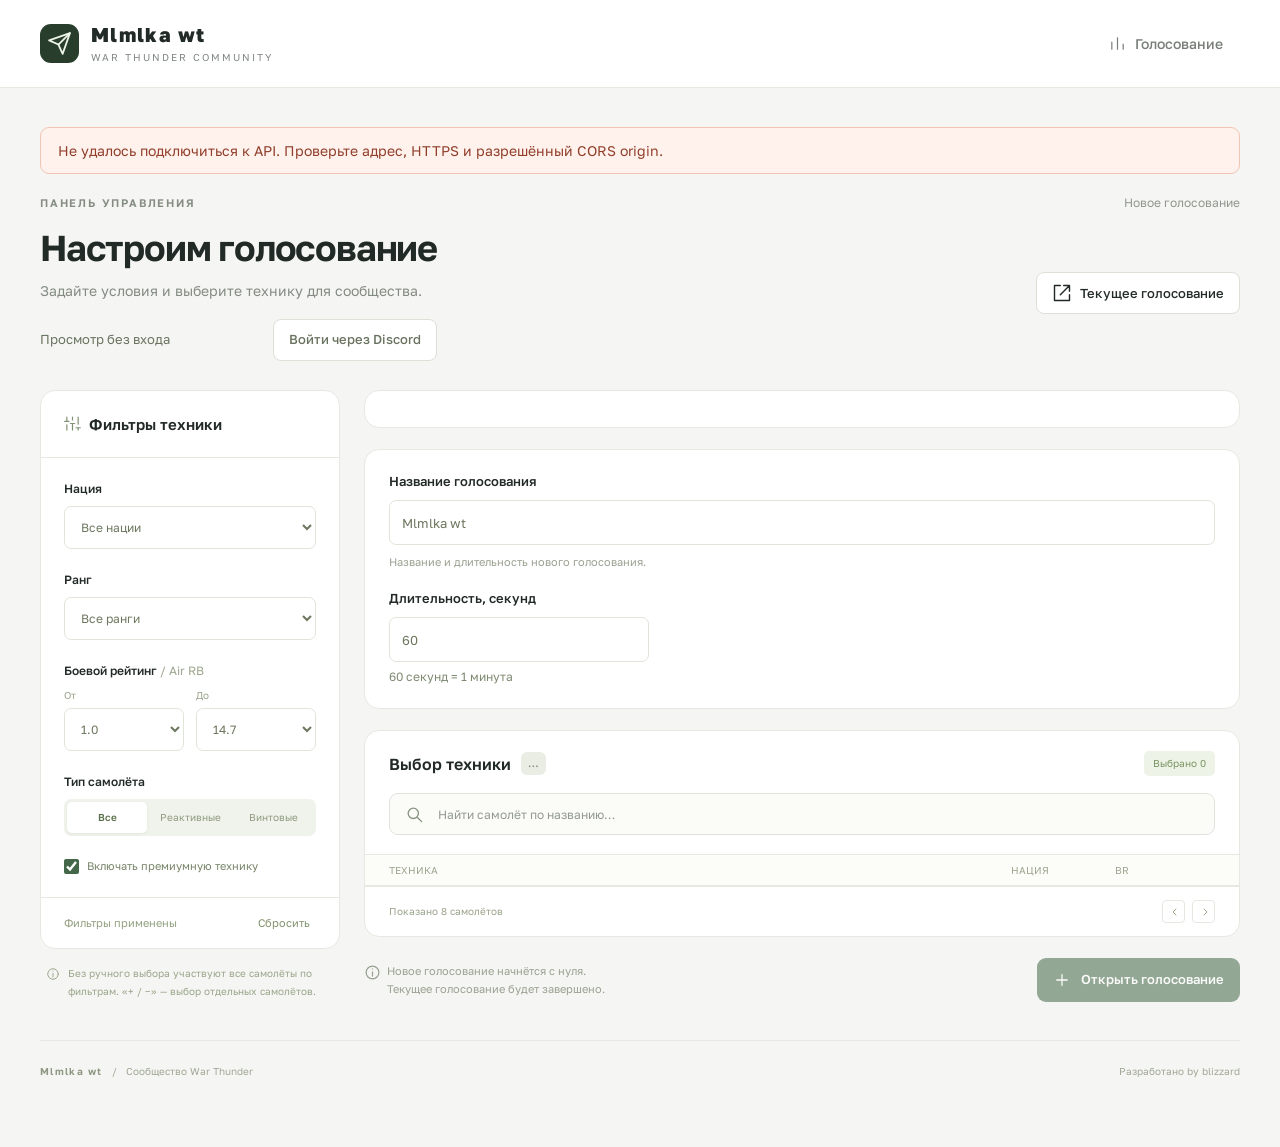
==== admin.html @ 095a5ff5 "Initial frontend" ====
<!doctype html>
<html lang="ru"><head><meta charset="UTF-8"><meta name="viewport" content="width=device-width, initial-scale=1"><meta name="color-scheme" content="light"><meta name="description" content="Голосование за технику War Thunder — Mlmlka wt."><title>Управление голосованием — Mlmlka wt</title><link rel="icon" href='data:image/svg+xml,<svg xmlns="http://www.w3.org/2000/svg" viewBox="0 0 32 32"><rect width="32" height="32" rx="8" fill="%232c4132"/><path d="m25 7-7 19-4-9-9-3L25 7Z" fill="none" stroke="%23dce8cb" stroke-width="1.6"/></svg>'><link rel="preconnect" href="https://fonts.googleapis.com"><link rel="preconnect" href="https://fonts.gstatic.com" crossorigin><link rel="preconnect" href="https://static.encyclopedia.warthunder.com"><link rel="stylesheet" href="styles.css"><link rel="stylesheet" href="live.css"><script defer src="config.js"></script><script defer src="aircraft-images.js"></script><script defer src="voting-options.js"></script><script defer src="app.js"></script></head><body><header class="topbar"><div class="shell">
      <a class="brand" href="index.html" aria-label="Mlmlka wt — голосование"><span class="brand-mark"><svg viewBox="0 0 24 24" aria-hidden="true" ><path d="m22 2-7 20-4-9-9-4 20-7Z"/><path d="m22 2-11 11"/></svg></span><div><div class="brand-name">Mlmlka wt</div><div class="brand-sub">WAR THUNDER COMMUNITY</div></div></a>
      <nav class="nav" aria-label="Основная навигация">
        <a href="index.html" class="" ><svg viewBox="0 0 24 24" aria-hidden="true" ><path d="M4 20V10m8 10V4m8 16v-7"/></svg>Голосование</a>
        <a href="admin.html" data-admin-nav hidden class="active" aria-current="page"><svg viewBox="0 0 24 24" aria-hidden="true" ><path d="M4 21v-7m0-5V3m8 18v-9m0-5V3m8 18v-3m0-5V3M1 9h6m2 3h6m2 6h6"/></svg>Управление</a>
      </nav><div class="profile"><span class="avatar">W</span><span class="profile-name">Mlmlka wt</span><svg viewBox="0 0 24 24" aria-hidden="true" class="chevron"><path d="m7 10 5 5 5-5"/></svg></div>
    </div></header><main class="shell">
      <div class="overline"><span class="eyebrow">ПАНЕЛЬ УПРАВЛЕНИЯ</span><span class="poll-id">Новое голосование</span></div>
      <div class="title-row"><div><h1>Настроим голосование</h1><p class="intro">Задайте условия и выберите технику для сообщества.</p></div><a class="outline-button" href="index.html"><svg viewBox="0 0 24 24" aria-hidden="true" ><path d="M14 3h7v7m0-7L10 14M10 3H3v18h18v-7"/></svg>Текущее голосование</a></div>
      <div class="admin-layout"><aside><section class="panel"><h2 class="panel-title"><svg viewBox="0 0 24 24" aria-hidden="true" ><path d="M4 21v-7m0-5V3m8 18v-9m0-5V3m8 18v-3m0-5V3M1 9h6m2 3h6m2 6h6"/></svg>Фильтры техники</h2><div class="panel-body">
        <div class="field-group"><label class="field-label" for="nation">Нация</label><select class="select-input" id="nation"><option>Все нации</option><option>США</option><option>Германия</option><option>СССР</option><option>Великобритания</option><option>Япония</option><option>Китай</option><option>Италия</option><option>Франция</option><option>Швеция</option><option>Израиль</option></select></div>
        <div class="field-group"><label class="field-label" for="rank">Ранг</label><select class="select-input" id="rank"><option>Все ранги</option><option>I — III</option><option>IV — VI</option><option selected>VII — IX</option></select></div>
        <div class="field-group wide"><span class="field-label">Боевой рейтинг <span style="font-weight:400;color:#9ba58e">/ Air RB</span></span><div class="double-fields"><div><label class="range-caption" for="min-br">От</label><select class="select-input" id="min-br" aria-label="Минимальный BR"><option>1.0</option></select></div><div><label class="range-caption" for="max-br">До</label><select class="select-input" id="max-br" aria-label="Максимальный BR"><option>14.7</option></select></div></div></div>
        <div class="field-group wide"><span class="field-label">Тип самолёта</span><div class="segmented" aria-label="Тип самолёта"><button type="button">Все</button><button type="button" class="selected" aria-pressed="true">Реактивные</button><button type="button">Винтовые</button></div></div>
        <div class="field-group wide"><label class="check-row"><input type="checkbox" checked>Включать премиумную технику</label></div>
      </div><div class="filter-bottom"><span>Фильтры применены</span><button type="button">Сбросить</button></div></section><p class="filter-note"><svg viewBox="0 0 24 24" aria-hidden="true" ><circle cx="12" cy="12" r="9"/><path d="M12 11v6m0-10h.01"/></svg>Без ручного выбора участвуют все самолёты по фильтрам. «+ / −» — выбор отдельных самолётов.</p></aside>
      <div class="admin-right"><section class="panel name-panel"><label class="field-label" for="poll-title">Название голосования</label><input class="text-input" id="poll-title" value="Mlmlka wt" maxlength="100"><p class="helper">Это название увидят участники голосования.</p></section>
      <section class="panel"><div class="catalog-heading"><h2>Выбор техники <span class="count">1 324</span></h2><span class="selected-tag"><svg viewBox="0 0 24 24" aria-hidden="true" ><path d="m5 12 4 4L19 6"/></svg>Выбрано 5</span></div>
      <label class="search-field catalog-search"><svg viewBox="0 0 24 24" aria-hidden="true" ><circle cx="10.5" cy="10.5" r="6.5"/><path d="m16 16 5 5"/></svg><input type="search" placeholder="Найти самолёт по названию…" aria-label="Поиск техники"></label>
      <div class="catalog-head"><span class="tech-label">ТЕХНИКА</span><span class="nation-label">НАЦИЯ</span><span>BR</span><span></span></div>
      <div class="catalog-row selected-row"><img class="plane-thumb" src="https://static.encyclopedia.warthunder.com/slots/j_11a.png" alt="J-11A" decoding="async"><div><div class="plane-name">J-11A</div><div class="plane-meta">VIII ранг · Реактивный</div></div><span class="nation"><span class="flag" aria-hidden="true">🇨🇳</span>Китай</span><span class="br">13.3</span><button type="button" class="add-remove" aria-label="Убрать J-11A" title="Убрать из голосования"><svg viewBox="0 0 24 24" aria-hidden="true" ><path d="M5 12h14"/></svg></button></div><div class="catalog-row selected-row"><img class="plane-thumb" src="https://static.encyclopedia.warthunder.com/slots/f_16a_block_10.png" alt="F-16A" decoding="async"><div><div class="plane-name">F-16A</div><div class="plane-meta">VIII ранг · Реактивный</div></div><span class="nation"><span class="flag" aria-hidden="true">🇺🇸</span>США</span><span class="br">12.3</span><button type="button" class="add-remove" aria-label="Убрать F-16A" title="Убрать из голосования"><svg viewBox="0 0 24 24" aria-hidden="true" ><path d="M5 12h14"/></svg></button></div><div class="catalog-row selected-row"><img class="plane-thumb" src="https://static.encyclopedia.warthunder.com/slots/mig_29_9_13.png" alt="MiG-29 (9-13)" decoding="async"><div><div class="plane-name">MiG-29 (9-13)</div><div class="plane-meta">VIII ранг · Реактивный</div></div><span class="nation"><span class="flag" aria-hidden="true" style="color:#b67068;font-size:17px">★</span>СССР</span><span class="br">13.0</span><button type="button" class="add-remove" aria-label="Убрать MiG-29 (9-13)" title="Убрать из голосования"><svg viewBox="0 0 24 24" aria-hidden="true" ><path d="M5 12h14"/></svg></button></div><div class="catalog-row selected-row"><img class="plane-thumb" src="https://static.encyclopedia.warthunder.com/slots/saab_jas39a.png" alt="JAS39A" decoding="async"><div><div class="plane-name">JAS39A</div><div class="plane-meta">VIII ранг · Реактивный</div></div><span class="nation"><span class="flag" aria-hidden="true">🇸🇪</span>Швеция</span><span class="br">13.0</span><button type="button" class="add-remove" aria-label="Убрать JAS39A" title="Убрать из голосования"><svg viewBox="0 0 24 24" aria-hidden="true" ><path d="M5 12h14"/></svg></button></div><div class="catalog-row selected-row"><img class="plane-thumb" src="https://static.encyclopedia.warthunder.com/slots/mirage_2000c_s5.png" alt="Mirage 2000C-S5" decoding="async"><div><div class="plane-name">Mirage 2000C-S5</div><div class="plane-meta">VIII ранг · Реактивный</div></div><span class="nation"><span class="flag" aria-hidden="true">🇫🇷</span>Франция</span><span class="br">12.3</span><button type="button" class="add-remove" aria-label="Убрать Mirage 2000C-S5" title="Убрать из голосования"><svg viewBox="0 0 24 24" aria-hidden="true" ><path d="M5 12h14"/></svg></button></div><div class="catalog-row "><img class="plane-thumb" src="https://static.encyclopedia.warthunder.com/slots/f_15a.png" alt="F-15A" decoding="async"><div><div class="plane-name">F-15A</div><div class="plane-meta">VIII ранг · Реактивный</div></div><span class="nation"><span class="flag" aria-hidden="true">🇺🇸</span>США</span><span class="br">12.7</span><button type="button" class="add-remove" aria-label="Добавить F-15A" title="Добавить в голосование"><svg viewBox="0 0 24 24" aria-hidden="true" ><path d="M12 5v14M5 12h14"/></svg></button></div><div class="catalog-row "><img class="plane-thumb" src="https://static.encyclopedia.warthunder.com/slots/su_27.png" alt="Su-27" decoding="async"><div><div class="plane-name">Su-27</div><div class="plane-meta">VIII ранг · Реактивный</div></div><span class="nation"><span class="flag" aria-hidden="true" style="color:#b67068;font-size:17px">★</span>СССР</span><span class="br">13.0</span><button type="button" class="add-remove" aria-label="Добавить Su-27" title="Добавить в голосование"><svg viewBox="0 0 24 24" aria-hidden="true" ><path d="M12 5v14M5 12h14"/></svg></button></div><div class="catalog-row "><img class="plane-thumb" src="https://static.encyclopedia.warthunder.com/slots/mig-21_smt.png" alt="MiG-21SMT" decoding="async"><div><div class="plane-name">MiG-21SMT</div><div class="plane-meta">VII ранг · Реактивный</div></div><span class="nation"><span class="flag" aria-hidden="true" style="color:#b67068;font-size:17px">★</span>СССР</span><span class="br">10.3</span><button type="button" class="add-remove" aria-label="Добавить MiG-21SMT" title="Добавить в голосование"><svg viewBox="0 0 24 24" aria-hidden="true" ><path d="M12 5v14M5 12h14"/></svg></button></div>
      <div class="catalog-footer"><span>Показано 8 самолётов</span><div class="pagination"><button type="button" aria-label="Предыдущая страница"><svg viewBox="0 0 24 24" aria-hidden="true" ><path d="m14 6-6 6 6 6"/></svg></button><button type="button" aria-label="Следующая страница"><svg viewBox="0 0 24 24" aria-hidden="true" ><path d="m10 6 6 6-6 6"/></svg></button></div></div></section>
      <div class="admin-actions"><p class="helper"><svg viewBox="0 0 24 24" aria-hidden="true" ><circle cx="12" cy="12" r="9"/><path d="M12 11v6m0-10h.01"/></svg>Новое голосование начнётся с нуля.<br>Текущее голосование будет завершено.</p><button class="primary-button" type="button"><svg viewBox="0 0 24 24" aria-hidden="true" ><path d="M12 5v14M5 12h14"/></svg>Открыть голосование</button></div>
      </div></div>
    <footer class="site-footer admin-footer"><span><span class="footer-brand">Mlmlka wt</span> &nbsp; / &nbsp; Сообщество War Thunder</span><span class="footer-right">Разработано by blizzard <svg viewBox="0 0 24 24" aria-hidden="true" ><path d="m22 2-7 20-4-9-9-4 20-7Z"/><path d="m22 2-11 11"/></svg></span></footer></main></body></html>
---- styles.css ----
@import url('https://fonts.googleapis.com/css2?family=Golos+Text:wght@400;450;500;550;600;650;700;750;800&display=swap');

:root{--bg:#f5f6f3;--white:#fff;--ink:#222a28;--muted:#828985;--line:#e5e9e2;--green:#446749;--green-dark:#263e2d;--pale:#edf2e8;--radius:15px;font-family:'Golos Text',Arial,sans-serif;color:var(--ink);font-synthesis:none}
*{box-sizing:border-box}body{margin:0;background:var(--bg);font-size:14px;line-height:1.5}button,input,select{font:inherit}button,a,select{ -webkit-tap-highlight-color:transparent}button{cursor:pointer}a{color:inherit;text-decoration:none}button:focus-visible,a:focus-visible,input:focus-visible,select:focus-visible{outline:3px solid #83a676;outline-offset:4px}button{border:0;background:none;color:inherit}svg{width:20px;height:20px;fill:none;stroke:currentColor;stroke-width:1.7;stroke-linecap:round;stroke-linejoin:round;flex-shrink:0}button svg{width:18px;height:18px}h1,h2,h3,p{margin:0}input,select{min-width:0}input::placeholder{color:#939991}select{cursor:pointer}small{font-size:12px}button:hover{filter:brightness(.97)}.shell{width:min(1248px,calc(100% - 80px));margin:auto}
.topbar{height:88px;background:var(--white);border-bottom:1px solid var(--line)}.topbar .shell{height:100%;display:flex;align-items:center;justify-content:space-between;gap:30px}.brand{display:flex;align-items:center;gap:12px}.brand-mark{width:39px;height:39px;background:#283d2c;border-radius:11px;display:grid;place-items:center;color:#edf4e8}.brand-mark svg{width:25px;height:25px}.brand-name{font-size:20px;font-weight:800;letter-spacing:1.3px;line-height:1.2}.brand-sub{color:var(--muted);font-size:10px;letter-spacing:2px;margin-top:4px}.nav{display:flex;align-items:center;gap:7px;margin-left:auto}.nav a{display:flex;align-items:center;gap:9px;padding:12px 17px;border-radius:8px;color:#777e78;font-weight:500}.nav a.active{background:var(--pale);color:var(--green)}.nav a:hover{background:#f2f4ef}.nav svg{width:17px;height:17px}.profile{display:flex;align-items:center;border-left:1px solid var(--line);padding-left:27px;margin-left:15px;gap:11px}.avatar{display:grid;place-items:center;width:34px;height:34px;border:1px solid #dfe5d9;border-radius:50%;background:#f0f2e9;color:#626e51;font-size:12px;font-weight:700}.profile .chevron{width:13px;height:13px;color:var(--muted)}.profile-name{font-weight:550;font-size:13px}
main{padding-top:39px;padding-bottom:45px}.overline{display:flex;justify-content:space-between;align-items:center;margin-bottom:14px}.eyebrow{font-size:11px;color:#858d82;letter-spacing:1.8px;font-weight:600}.poll-id{font-size:12px;color:#90968c}.heading-line{display:flex;align-items:center;gap:17px;flex-wrap:wrap}h1{font-size:36px;font-weight:650;line-height:1.2;letter-spacing:-1.2px}.status{display:inline-flex;align-items:center;gap:7px;padding:5px 10px;border-radius:20px;color:#507247;background:#e9efe2;font-size:11px;font-weight:550;white-space:nowrap}.dot{width:6px;height:6px;display:block;background:#789b65;border-radius:50%}.intro{margin-top:11px;color:#848b82;font-size:14px}.title-row{display:flex;align-items:center;justify-content:space-between;gap:20px}.outline-button{display:inline-flex;align-items:center;justify-content:center;gap:8px;border:1px solid #dbe1d6;border-radius:8px;padding:10px 15px;background:#fff;font-size:13px;font-weight:500}
.vote-box{margin-top:29px;padding:24px 27px;display:grid;grid-template-columns:1fr 201px;gap:11px 16px;background:#fff;border:1px solid var(--line);border-radius:var(--radius)}.field-label{display:block;font-size:13px;font-weight:550;margin-bottom:9px}.vote-box .field-label{grid-column:1/-1;margin-bottom:0}.search-field{display:flex;align-items:center;gap:12px;padding:0 15px;border:1px solid #dfe4da;border-radius:9px;background:#fff;min-height:48px}.search-field svg{color:#889281;width:19px;height:19px}.search-field select,.search-field input{height:46px;flex:1;border:0;outline:0;background:transparent;width:100%;font-size:14px;color:#737d6c}.search-field:focus-within{box-shadow:0 0 0 3px #e2eadc;border-color:#809573}.primary-button{display:inline-flex;align-items:center;justify-content:center;gap:10px;padding:13px 20px;min-height:48px;border-radius:9px;background:var(--green);color:white;font-weight:550;font-size:14px}.helper{display:flex;align-items:center;gap:6px;color:#9aa091;font-size:11px;grid-column:1/-1}.helper svg{width:13px;height:13px}.results-layout{display:grid;grid-template-columns:minmax(0,1fr) 280px;gap:25px;margin-top:33px}.section-heading{display:flex;align-items:center;justify-content:space-between;margin-bottom:18px;gap:12px}.section-heading h2{font-size:18px;letter-spacing:-.35px;font-weight:600;display:flex;align-items:center;gap:10px}.count{font-size:11px;color:#878f7f;background:#e9ede4;display:inline-flex;align-items:center;justify-content:center;min-width:24px;height:23px;padding:0 7px;border-radius:6px;font-weight:500;letter-spacing:0}.sort{display:flex;gap:7px;align-items:center;font-size:11px;color:#89907f}.sort svg{width:15px;height:15px}.ranking{background:#fff;border:1px solid var(--line);border-radius:var(--radius);overflow:hidden}.table-head,.plane-row{display:grid;grid-template-columns:29px 82px minmax(115px,1fr) 104px 47px 96px;align-items:center;gap:12px;padding:0 21px}.table-head{height:40px;color:#9bA18f;font-size:10px;letter-spacing:.4px;background:#fcfcfa;border-bottom:1px solid var(--line)}.table-head .tech-label{grid-column:2/4}.table-head .votes-label{text-align:right}.plane-row{height:83px;border-bottom:1px solid #edf0e8;position:relative}.plane-row:last-child{border-bottom:0}.plane-row.leader{background:linear-gradient(90deg,#f6f8ef,white 80%)}.rank-number{font-size:12px;color:#a0a695;font-variant-numeric:tabular-nums}.leader .rank-number{color:#6f824d;font-weight:700}.rank-number svg{width:17px;height:17px;stroke:#91a363}.plane-thumb{width:85px;height:55px;object-fit:contain;filter:drop-shadow(0 4px 3px #1c2b2220);transition:transform .2s}.plane-row:hover .plane-thumb{transform:translateY(-2px) scale(1.05)}.plane-name{font-size:14px;font-weight:550;white-space:nowrap}.plane-meta{font-size:10px;color:#989f90;margin-top:4px}.nation{display:flex;align-items:center;gap:7px;font-size:11px;color:#7f8875;white-space:nowrap}.flag{font-size:16px;font-family:'Segoe UI Emoji',sans-serif}.br{font-size:11px;color:#7d8870;font-variant-numeric:tabular-nums;background:#f2f4ed;padding:2px 6px;width:fit-content;border-radius:4px}.vote-data{text-align:right}.vote-number{font-weight:650;font-size:15px;font-variant-numeric:tabular-nums}.vote-share{font-size:10px;color:#9ca393;font-weight:400;margin-left:5px}.progress{height:3px;background:#eef1e9;border-radius:6px;margin-top:9px;overflow:hidden}.progress span{height:100%;display:block;background:#a1b389;border-radius:6px}.leader .progress span{background:#69874e}.ranking-foot{display:flex;align-items:center;justify-content:space-between;margin-top:13px;color:#949c89;font-size:11px}.ranking-foot span{display:flex;gap:6px;align-items:center}.ranking-foot svg{width:13px;height:13px}.sidebar{padding-top:45px;display:flex;flex-direction:column;gap:18px}.leader-card{padding:22px;background:#2c4132;color:#fff;border-radius:var(--radius);position:relative;overflow:hidden}.leader-card:before{content:'';position:absolute;width:300px;height:300px;right:-60px;top:-30px;background:repeating-radial-gradient(circle at center,transparent 0 36px,#b4c9930b 37px 38px);pointer-events:none}.leader-card .label{display:flex;align-items:center;gap:8px;color:#afc29e;font-size:11px;position:relative}.leader-card .label svg{width:16px;height:16px}.leader-image{display:block;width:100%;height:142px;object-fit:contain;position:relative;margin:8px 0 4px;filter:drop-shadow(0 12px 12px #15261b77)}.leader-title{font-size:25px;font-weight:550;letter-spacing:-.5px}.leader-description{font-size:11px;color:#a2b69b;margin-top:4px}.leader-stats{display:flex;justify-content:space-between;align-items:end;border-top:1px solid #57704766;padding-top:19px;margin-top:20px}.leader-stats strong{font-size:27px;font-weight:500;letter-spacing:-1px}.leader-stats small{display:block;color:#a0b395;font-size:10px;margin-top:2px}.leader-stats .percent{font-size:18px;color:#c3d6ac}.info-card{border:1px solid var(--line);background:#fff;border-radius:var(--radius);padding:21px}.info-card h3{font-size:13px;font-weight:600;margin-bottom:20px}.condition{display:flex;align-items:center;justify-content:space-between;margin-top:13px;font-size:11px;gap:10px}.condition span{color:#929a85}.condition strong{font-weight:450}.info-bottom{border-top:1px solid var(--line);margin-top:20px;padding-top:16px;font-size:10px;color:#9ca28f;display:flex;align-items:center;gap:6px}.info-bottom svg{width:13px;height:13px}.mini-note{padding:0 6px;display:flex;gap:9px;color:#99a18d;font-size:11px;line-height:1.8}.mini-note svg{width:16px;height:16px;margin-top:3px}.site-footer{border-top:1px solid var(--line);padding:23px 0;margin-top:4px;display:flex;justify-content:space-between;color:#a0a795;font-size:10px}.site-footer .footer-brand{font-weight:650;letter-spacing:1.3px;color:#8e9882}.footer-right{display:flex;align-items:center;gap:7px}.footer-right svg{width:12px;height:12px}
.admin-layout{display:grid;grid-template-columns:300px minmax(0,1fr);gap:24px;margin-top:29px;align-items:start}.panel{background:#fff;border:1px solid var(--line);border-radius:var(--radius)}.panel-title{display:flex;align-items:center;gap:8px;font-size:15px;font-weight:600;padding:22px 23px;border-bottom:1px solid var(--line)}.panel-title svg{width:17px;height:17px;color:#7f9273}.panel-body{padding:22px 23px}.field-group{margin-bottom:22px}.field-group:last-child{margin-bottom:0}.text-input,.select-input{width:100%;height:43px;border:1px solid #e0e5d9;background:#fff;border-radius:7px;padding:0 12px;font-size:12px;color:#6c775e}.select-input{appearance:auto}.field-group .field-label{font-size:12px;margin-bottom:8px}.double-fields{display:grid;grid-template-columns:1fr 1fr;gap:12px}.range-caption{display:block;color:#9ba48d;font-size:10px;margin-bottom:5px}.stepper{display:flex;align-items:center;justify-content:space-between;height:39px;border:1px solid #e0e5d9;border-radius:7px;overflow:hidden}.stepper button{height:37px;width:30px;color:#8c997b;display:grid;place-items:center}.stepper button svg{width:13px;height:13px}.stepper span{font-size:12px;color:#687858;font-variant-numeric:tabular-nums}.range-track{height:3px;background:#e9eee2;margin:18px 7px 8px;position:relative}.range-fill{position:absolute;left:20%;right:8%;background:#859c6c;height:3px}.range-fill:before,.range-fill:after{position:absolute;content:'';width:9px;height:9px;background:#fff;border:2px solid #81966c;border-radius:50%;top:-3px}.range-fill:before{left:0}.range-fill:after{right:0}.segmented{display:flex;gap:3px;padding:3px;background:#f0f3eb;border-radius:7px}.segmented button{flex:1;padding:8px 3px;font-size:10px;color:#8f9b80;border-radius:5px}.segmented button.selected{background:#fff;box-shadow:0 1px 3px #253b2410;color:#596f49;font-weight:550}.check-row{display:flex;align-items:center;gap:8px;color:#778469;font-size:11px;cursor:pointer}.check-row input{accent-color:var(--green);width:15px;height:15px;margin:0}.filter-bottom{border-top:1px solid var(--line);padding:16px 23px;color:#92a080;font-size:11px;display:flex;justify-content:space-between;align-items:center}.filter-bottom button{font-size:11px;color:#81936c}.admin-right{display:flex;flex-direction:column;gap:21px}.name-panel{padding:22px 24px}.name-panel .text-input{font-size:13px;height:45px}.name-panel .helper{margin-top:9px}.catalog-heading{display:flex;align-items:center;justify-content:space-between;padding:20px 24px 17px}.catalog-heading h2{font-size:16px;font-weight:600;display:flex;gap:10px;align-items:center}.selected-tag{background:#edf3e6;color:#7b9562;padding:5px 9px;border-radius:5px;font-size:10px;display:flex;align-items:center;gap:5px}.selected-tag svg{width:12px;height:12px}.catalog-search{margin:0 24px 19px;background:#fbfcf8;min-height:41px}.catalog-search input{font-size:12px;height:40px}.catalog-head,.catalog-row{display:grid;grid-template-columns:80px minmax(120px,1fr) 90px 42px 44px;align-items:center;gap:14px;padding:0 24px}.catalog-head{height:32px;border-top:1px solid var(--line);border-bottom:1px solid var(--line);font-size:10px;color:#9da58f;background:#fcfdf9}.catalog-head .tech-label{grid-column:1/3}.catalog-row{height:70px;border-bottom:1px solid #edf0e7}.catalog-row:last-child{border:0}.catalog-row.selected-row{background:#fafcf6}.catalog-row .plane-thumb{width:73px;height:49px}.catalog-row .plane-name{font-size:12px}.catalog-row .plane-meta{font-size:9px}.catalog-row .nation{font-size:10px}.add-remove{display:grid;place-items:center;width:29px;height:29px;border:1px solid #dce4d2;border-radius:6px;color:#8d9d7b;justify-self:end;background:#fff}.add-remove svg{width:15px;height:15px}.selected-row .add-remove{background:#eaf0e2;border-color:#eaf0e2;color:#778c5b}.catalog-footer{padding:13px 24px;border-top:1px solid var(--line);display:flex;align-items:center;justify-content:space-between;font-size:10px;color:#9aa38b}.pagination{display:flex;gap:7px}.pagination button{display:grid;place-items:center;width:23px;height:23px;border:1px solid var(--line);border-radius:4px;background:#fff;color:#879777}.pagination svg{width:12px;height:12px}.admin-actions{display:flex;align-items:center;justify-content:space-between;gap:20px}.admin-actions .helper{font-size:11px;max-width:340px;line-height:1.7}.admin-actions .helper svg{width:17px;height:17px;align-self:flex-start;margin-top:2px}.admin-actions .primary-button{font-size:13px;white-space:nowrap;min-height:44px;padding:11px 16px}.filter-note{font-size:10px;color:#9ba58b;line-height:1.8;padding:15px 6px;display:flex;gap:8px}.filter-note svg{width:14px;height:14px;margin-top:3px}.admin-footer{margin-top:25px}
@media(min-width:1500px){.shell{width:1248px}main{padding-top:49px}.results-layout{grid-template-columns:minmax(0,1fr) 296px;gap:28px}.plane-row{height:86px}}
@media(max-width:1150px){.shell{width:calc(100% - 48px)}.results-layout{grid-template-columns:minmax(0,1fr) 245px;gap:19px}.table-head,.plane-row{grid-template-columns:20px 60px minmax(105px,1fr) 44px 75px;padding:0 15px;gap:9px}.plane-thumb{width:63px}.table-head .nation-label,.plane-row>.nation{display:none}.plane-name{font-size:12px}.vote-share{font-size:9px}.profile-name{display:none}.profile{padding-left:20px}.admin-layout{grid-template-columns:270px minmax(0,1fr);gap:18px}.catalog-head,.catalog-row{grid-template-columns:62px minmax(106px,1fr) 44px 30px;gap:8px;padding:0 17px}.catalog-head .nation-label,.catalog-row>.nation{display:none}.catalog-row .plane-thumb{width:60px}.catalog-heading{padding:20px 17px 17px}.catalog-search{margin-left:17px;margin-right:17px}.catalog-row .plane-name{font-size:11px}.admin-actions{align-items:flex-start}.admin-actions .helper{font-size:10px}}
@media(max-width:800px){.shell{width:calc(100% - 36px)}.topbar{height:73px}.brand-name{font-size:17px}.brand-sub{font-size:8px}.brand-mark{width:34px;height:34px;border-radius:9px}.topbar .shell{gap:10px}.profile{display:none}.nav{gap:3px}.nav a{font-size:11px;padding:10px 11px;gap:6px}.nav svg{width:15px;height:15px}main{padding-top:28px}h1{font-size:30px;letter-spacing:-1px}.intro{font-size:13px}.results-layout{grid-template-columns:1fr;gap:22px}.sidebar{padding-top:0;display:grid;grid-template-columns:1fr 1fr;gap:16px}.leader-image{height:106px;margin:0}.leader-card{padding:19px}.leader-title{font-size:21px}.leader-stats{padding-top:12px;margin-top:12px}.mini-note{grid-column:1/-1}.table-head,.plane-row{grid-template-columns:24px 76px minmax(140px,1fr) 86px 43px 89px}.table-head .nation-label,.plane-row>.nation{display:flex}.plane-thumb{width:76px}.plane-name{font-size:13px}.admin-layout{grid-template-columns:240px minmax(0,1fr);gap:16px}.panel-body{padding:19px 16px}.panel-title{padding:20px 16px}.catalog-row .plane-thumb{width:51px}.catalog-head,.catalog-row{grid-template-columns:51px minmax(87px,1fr) 35px 26px;padding:0 12px;gap:7px}.catalog-heading{padding:18px 12px 15px}.catalog-heading h2{font-size:14px}.catalog-heading .count{display:none}.catalog-search{margin-left:12px;margin-right:12px}.catalog-row .plane-name{font-size:10px}.catalog-row .plane-meta{font-size:9px}.name-panel{padding:19px 16px}.admin-actions{flex-direction:column-reverse;gap:11px}.admin-actions .primary-button{width:100%}.title-row .outline-button{font-size:11px;padding:9px 11px}.title-row .outline-button svg{width:15px}}
@media(max-width:600px){.shell{width:calc(100% - 30px)}.topbar .shell{gap:5px}.brand{gap:8px}.brand-name{font-size:16px}.brand-sub{font-size:7px;letter-spacing:1.5px}.brand-mark{width:32px;height:32px}.nav a{padding:9px 10px;font-size:11px}.nav a svg{display:none}.overline{margin-bottom:12px}.eyebrow{font-size:9px;letter-spacing:1.5px}.poll-id{font-size:10px}h1{font-size:27px;letter-spacing:-.7px}.heading-line{gap:10px}.status{font-size:9px;padding:4px 7px}.intro{font-size:12px;line-height:1.7;max-width:290px}.vote-box{grid-template-columns:1fr;margin-top:23px;padding:19px;gap:11px}.vote-box .field-label{font-size:12px}.search-field{min-height:45px;padding:0 11px}.search-field select{font-size:12px;height:43px}.primary-button{min-height:43px;padding:11px;font-size:13px}.helper{font-size:10px}.results-layout{margin-top:26px}.section-heading{margin-bottom:13px}.section-heading h2{font-size:16px}.sort{font-size:9px;gap:4px}.sort svg{width:12px}.table-head,.plane-row{grid-template-columns:18px 56px minmax(95px,1fr) 71px;gap:8px;padding:0 13px}.table-head .nation-label,.plane-row>.nation,.table-head .br-label,.plane-row>.br{display:none}.table-head{height:34px;font-size:9px}.table-head .tech-label{grid-column:2/4}.plane-row{height:74px}.plane-thumb{width:57px;height:43px}.plane-name{font-size:11px}.plane-meta{font-size:9px}.vote-number{font-size:13px}.vote-share{font-size:8px;margin-left:4px}.rank-number{font-size:10px}.progress{margin-top:7px}.ranking-foot{font-size:9px;gap:8px}.sidebar{grid-template-columns:1fr;gap:16px}.leader-card{display:grid;grid-template-columns:1fr 120px;padding:20px;column-gap:8px}.leader-card .label{grid-column:1/-1}.leader-image{grid-row:2/4;grid-column:2;height:100px;align-self:center;margin:0}.leader-title{margin-top:19px;font-size:27px;align-self:end}.leader-description{font-size:10px}.leader-stats{grid-column:1/-1;margin-top:14px;padding-top:14px}.leader-stats strong{font-size:24px}.info-card{padding:20px}.info-card h3{margin-bottom:16px}.condition{font-size:12px}.info-bottom{font-size:11px}.mini-note{padding:0 1px}.site-footer{gap:15px;margin-top:0;font-size:9px;line-height:1.8}.footer-right{font-size:8px;gap:5px}.title-row{align-items:start;gap:11px}.title-row .outline-button{font-size:0;padding:8px;gap:0}.title-row .outline-button svg{width:18px;height:18px}.admin-layout{grid-template-columns:1fr;margin-top:24px}.panel-body{display:grid;grid-template-columns:1fr 1fr;gap:19px;padding:20px}.field-group{margin:0}.field-group.wide{grid-column:1/-1}.panel-title{padding:17px 20px;font-size:14px}.filter-bottom{padding:13px 20px}.filter-note{padding:12px 4px 0;margin-bottom:4px}.range-track{display:none}.catalog-heading{padding:19px 16px 15px}.catalog-heading h2{font-size:15px}.catalog-search{margin-left:16px;margin-right:16px}.catalog-head,.catalog-row{grid-template-columns:62px minmax(120px,1fr) 35px 30px;padding:0 16px;gap:10px}.catalog-row .plane-thumb{width:61px}.catalog-row .plane-name{font-size:11px}.catalog-row{height:68px}.catalog-footer{padding:12px 16px}.admin-actions .helper{font-size:10px}.name-panel{padding:20px}.selected-tag{font-size:9px}.admin-footer{margin-top:24px}}
@media(prefers-reduced-motion:reduce){*{transition:none!important}}
---- live.css ----
.auth-strip{display:flex;justify-content:space-between;align-items:center;gap:12px;margin-top:18px;color:#687360;font-size:13px}.api-notice{border:1px solid #c6d9b5;border-radius:9px;background:#edf5e7;color:#3c663d;padding:12px 17px;margin-bottom:20px;font-size:14px}.api-notice.error{background:#fff2ed;border-color:#efc4b4;color:#913f2b}.api-notice[hidden]{display:none}.empty-state{padding:28px 18px;line-height:1.8;color:#89937f}.aircraft-symbol{color:#8a9d7d;text-align:center;font-size:35px}.aircraft-symbol.big{font-size:80px;padding:10px}.duration-field{margin-top:18px;max-width:260px}.duration-field small{display:block;margin-top:6px;color:#7e8a71}.stepper input{width:55px;border:0;background:transparent;text-align:center;font-size:12px;appearance:textfield}.stepper input::-webkit-inner-spin-button{appearance:none}.active-poll{padding:18px 22px;display:flex;align-items:center;justify-content:space-between;gap:15px;font-size:13px}.plane-name{white-space:normal;overflow-wrap:anywhere}button:disabled{cursor:not-allowed;opacity:.55}select:disabled{opacity:.7}.plane-meta{overflow-wrap:anywhere}.catalog-row>div{min-width:0}.leader-card>.empty-state{color:#c4d2ba}a{overflow-wrap:anywhere}@media(max-width:600px){.auth-strip{font-size:11px;align-items:flex-start}.auth-strip button{font-size:11px;padding:9px}.active-poll{flex-direction:column;align-items:flex-start}.catalog-row{min-height:75px;height:auto;padding-top:10px;padding-bottom:10px}.aircraft-symbol.big{grid-row:2/4;grid-column:2;font-size:60px}.api-notice{font-size:12px}}
.nav [data-admin-nav][hidden]{display:none!important}
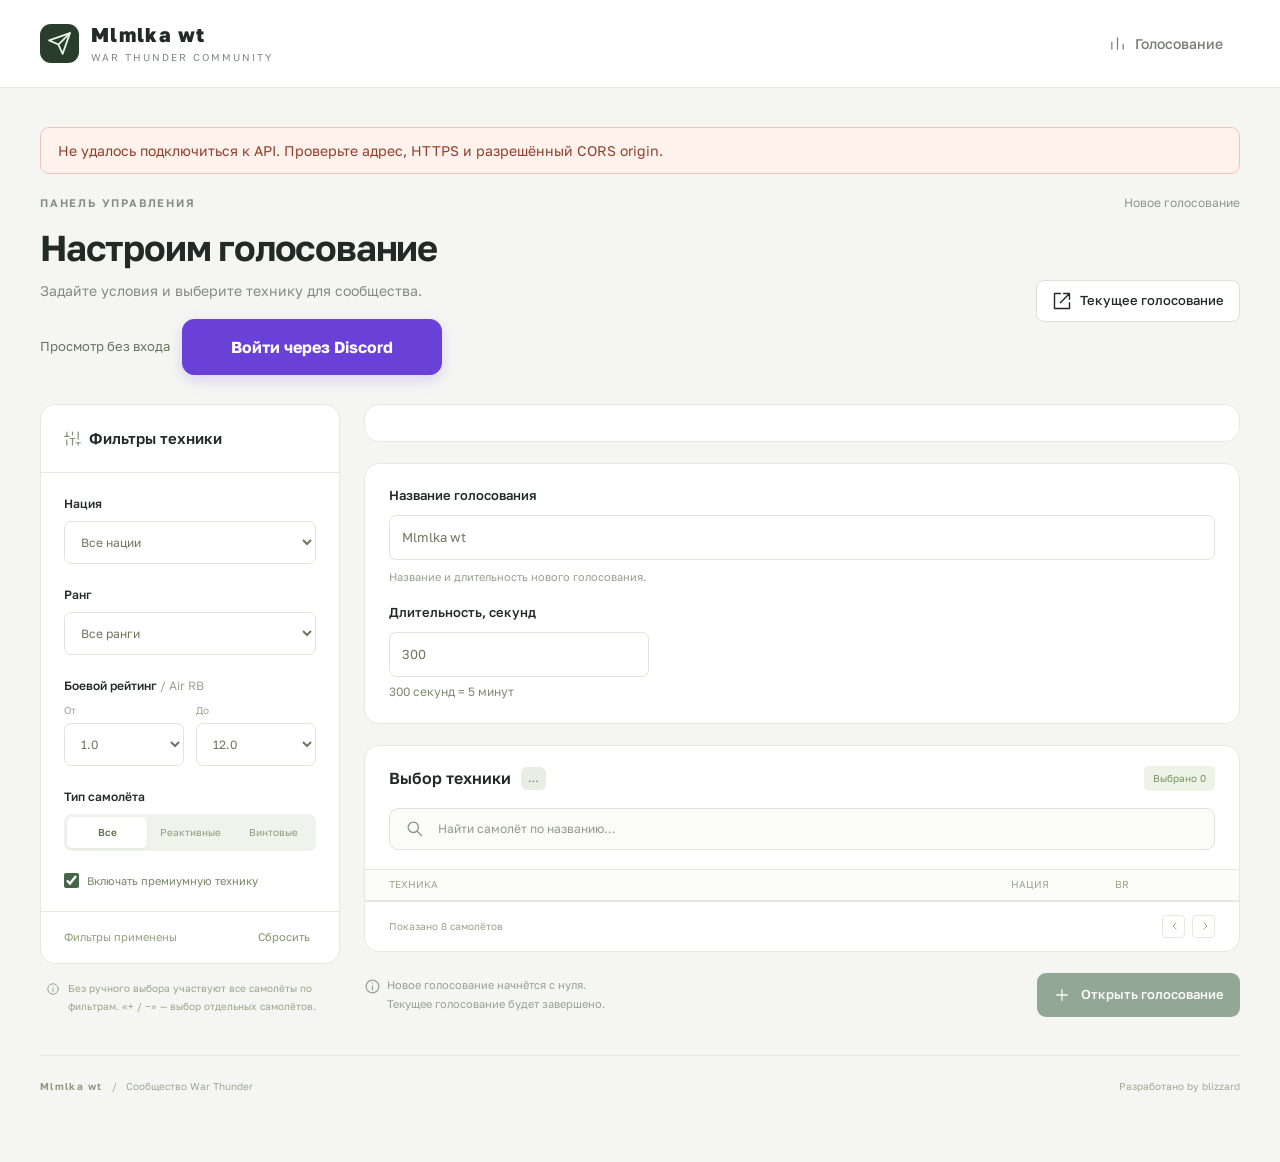
==== commit 1ca6e55e: "Improve voting search and defaults" ====
--- a/admin.html
+++ b/admin.html
@@ -11,7 +11,7 @@
       <div class="admin-layout"><aside><section class="panel"><h2 class="panel-title"><svg viewBox="0 0 24 24" aria-hidden="true" ><path d="M4 21v-7m0-5V3m8 18v-9m0-5V3m8 18v-3m0-5V3M1 9h6m2 3h6m2 6h6"/></svg>Фильтры техники</h2><div class="panel-body">
         <div class="field-group"><label class="field-label" for="nation">Нация</label><select class="select-input" id="nation"><option>Все нации</option><option>США</option><option>Германия</option><option>СССР</option><option>Великобритания</option><option>Япония</option><option>Китай</option><option>Италия</option><option>Франция</option><option>Швеция</option><option>Израиль</option></select></div>
         <div class="field-group"><label class="field-label" for="rank">Ранг</label><select class="select-input" id="rank"><option>Все ранги</option><option>I — III</option><option>IV — VI</option><option selected>VII — IX</option></select></div>
-        <div class="field-group wide"><span class="field-label">Боевой рейтинг <span style="font-weight:400;color:#9ba58e">/ Air RB</span></span><div class="double-fields"><div><label class="range-caption" for="min-br">От</label><select class="select-input" id="min-br" aria-label="Минимальный BR"><option>1.0</option></select></div><div><label class="range-caption" for="max-br">До</label><select class="select-input" id="max-br" aria-label="Максимальный BR"><option>14.7</option></select></div></div></div>
+        <div class="field-group wide"><span class="field-label">Боевой рейтинг <span style="font-weight:400;color:#9ba58e">/ Air RB</span></span><div class="double-fields"><div><label class="range-caption" for="min-br">От</label><select class="select-input" id="min-br" aria-label="Минимальный BR"><option>1.0</option></select></div><div><label class="range-caption" for="max-br">До</label><select class="select-input" id="max-br" aria-label="Максимальный BR"><option>12.0</option></select></div></div></div>
         <div class="field-group wide"><span class="field-label">Тип самолёта</span><div class="segmented" aria-label="Тип самолёта"><button type="button">Все</button><button type="button" class="selected" aria-pressed="true">Реактивные</button><button type="button">Винтовые</button></div></div>
         <div class="field-group wide"><label class="check-row"><input type="checkbox" checked>Включать премиумную технику</label></div>
       </div><div class="filter-bottom"><span>Фильтры применены</span><button type="button">Сбросить</button></div></section><p class="filter-note"><svg viewBox="0 0 24 24" aria-hidden="true" ><circle cx="12" cy="12" r="9"/><path d="M12 11v6m0-10h.01"/></svg>Без ручного выбора участвуют все самолёты по фильтрам. «+ / −» — выбор отдельных самолётов.</p></aside>
--- a/live.css
+++ b/live.css
@@ -1,2 +1,15 @@
 .auth-strip{display:flex;justify-content:space-between;align-items:center;gap:12px;margin-top:18px;color:#687360;font-size:13px}.api-notice{border:1px solid #c6d9b5;border-radius:9px;background:#edf5e7;color:#3c663d;padding:12px 17px;margin-bottom:20px;font-size:14px}.api-notice.error{background:#fff2ed;border-color:#efc4b4;color:#913f2b}.api-notice[hidden]{display:none}.empty-state{padding:28px 18px;line-height:1.8;color:#89937f}.aircraft-symbol{color:#8a9d7d;text-align:center;font-size:35px}.aircraft-symbol.big{font-size:80px;padding:10px}.duration-field{margin-top:18px;max-width:260px}.duration-field small{display:block;margin-top:6px;color:#7e8a71}.stepper input{width:55px;border:0;background:transparent;text-align:center;font-size:12px;appearance:textfield}.stepper input::-webkit-inner-spin-button{appearance:none}.active-poll{padding:18px 22px;display:flex;align-items:center;justify-content:space-between;gap:15px;font-size:13px}.plane-name{white-space:normal;overflow-wrap:anywhere}button:disabled{cursor:not-allowed;opacity:.55}select:disabled{opacity:.7}.plane-meta{overflow-wrap:anywhere}.catalog-row>div{min-width:0}.leader-card>.empty-state{color:#c4d2ba}a{overflow-wrap:anywhere}@media(max-width:600px){.auth-strip{font-size:11px;align-items:flex-start}.auth-strip button{font-size:11px;padding:9px}.active-poll{flex-direction:column;align-items:flex-start}.catalog-row{min-height:75px;height:auto;padding-top:10px;padding-bottom:10px}.aircraft-symbol.big{grid-row:2/4;grid-column:2;font-size:60px}.api-notice{font-size:12px}}
 .nav [data-admin-nav][hidden]{display:none!important}
+.last-result-card{margin-top:24px;padding:22px 24px}.last-result-card h2{font-size:17px;font-weight:600}.last-result-heading{display:flex;justify-content:space-between;align-items:center;gap:14px}.last-result-note{font-size:12px;line-height:1.7;color:#7d8872;margin-top:6px}.last-winners{display:grid;grid-template-columns:repeat(auto-fit,minmax(270px,1fr));gap:12px;max-height:300px;overflow-y:auto;margin-top:15px}.last-winner{display:flex;align-items:center;gap:14px;padding:12px;background:#f3f6ee;border-radius:9px}.last-winner strong{font-size:15px;overflow-wrap:anywhere}.last-winner>div{min-width:0}.last-winner .plane-thumb{width:75px;flex-shrink:0}.winner-votes{margin-left:auto;white-space:nowrap;font-size:12px;font-weight:600;color:#597445}@media(max-width:600px){.last-result-card{padding:18px}.last-result-heading{align-items:flex-start;flex-direction:column}.last-winners{grid-template-columns:1fr}.last-winner{gap:9px}.last-winner .plane-thumb{width:55px}.last-winner strong{font-size:13px}}
+
+#login-button.discord-login{min-height:56px;min-width:260px;padding:15px 28px;border:1px solid #6941d9;border-radius:12px;background:#6941d9;color:#fff;font-size:16px;font-weight:700;line-height:1.4;justify-content:center;box-shadow:0 5px 15px #6941d933;transition:background .15s,box-shadow .15s}
+#login-button.discord-login:hover{background:#5730bd;border-color:#5730bd;box-shadow:0 7px 20px #6941d947}
+#login-button.discord-login:focus-visible{outline:3px solid #b7a0f3;outline-offset:4px}
+@media(max-width:600px){.auth-strip{flex-wrap:wrap}#login-button.discord-login{width:100%;min-width:0;min-height:56px;font-size:16px;padding:15px 20px}}
+
+.poll-status-banner{display:flex;align-items:center;justify-content:center;min-height:64px;margin-top:18px;padding:14px 20px;border:2px solid;border-radius:12px;font-size:clamp(20px,3vw,30px);font-weight:800;letter-spacing:.06em;text-align:center;line-height:1.2}
+.poll-status-banner.open{color:#176b38;background:#e9f8ed;border-color:#91d5a3}
+.poll-status-banner.closed{color:#9d302e;background:#fff0ee;border-color:#edaaa4}
+.search-field input[type=search]{min-width:0;color:#4c5945}
+.search-field input[type=search]::placeholder{color:#929a88}
+@media(max-width:600px){.poll-status-banner{min-height:54px;margin-top:14px;padding:12px;font-size:19px;letter-spacing:.035em}}
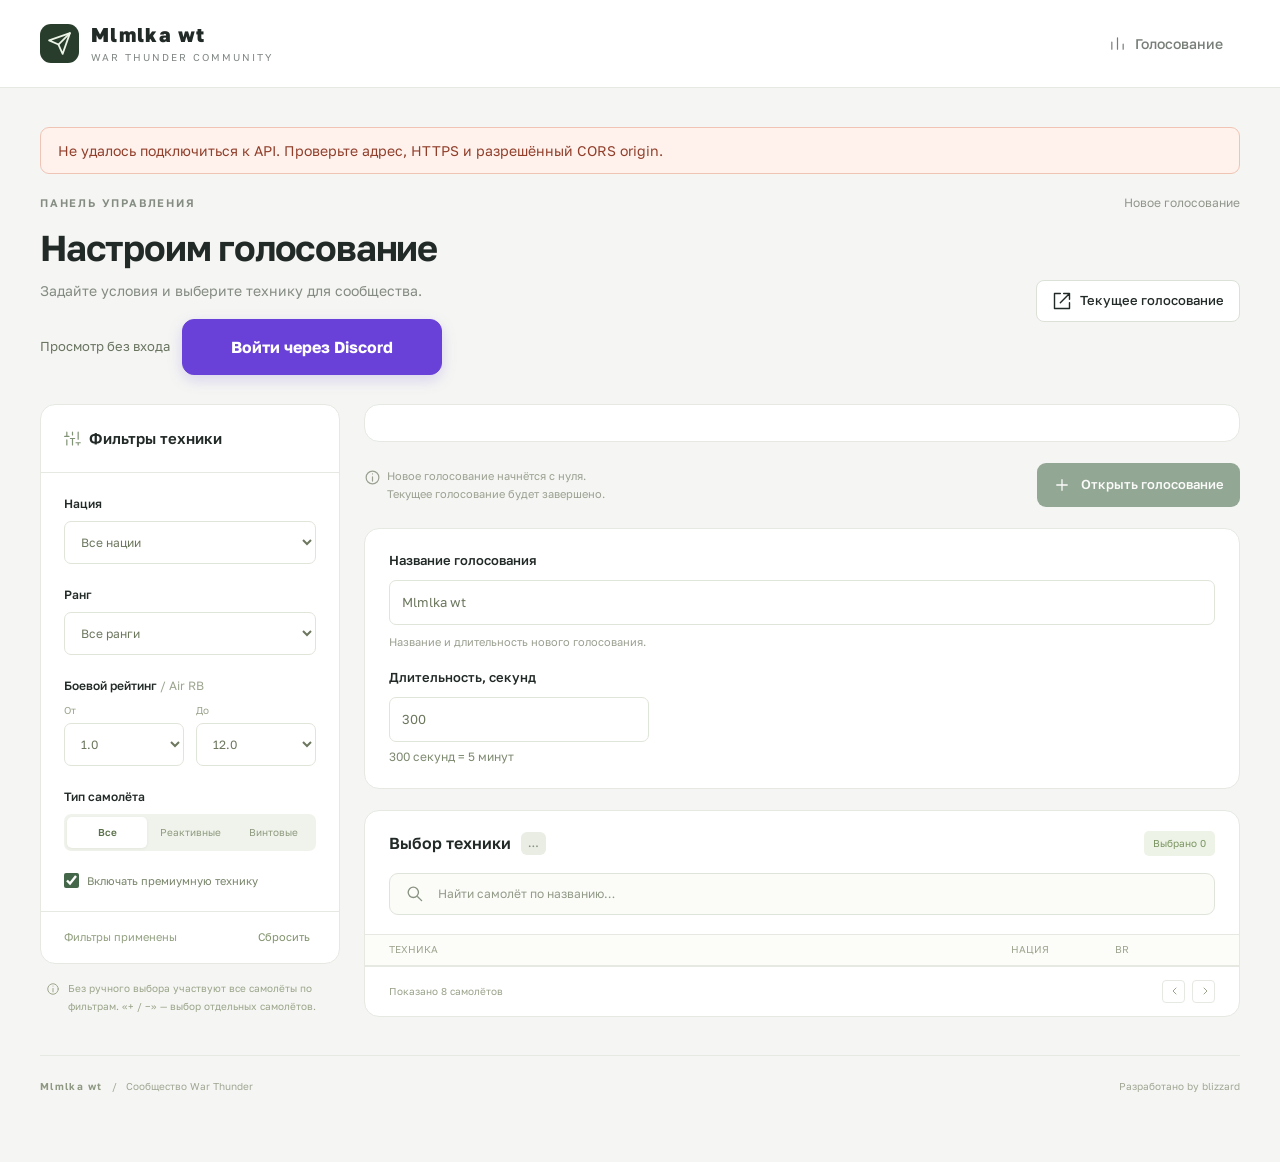
==== commit 864fa502: "Keep Discord sessions for 24 hours" ====
--- a/admin.html
+++ b/admin.html
@@ -15,12 +15,12 @@
         <div class="field-group wide"><span class="field-label">Тип самолёта</span><div class="segmented" aria-label="Тип самолёта"><button type="button">Все</button><button type="button" class="selected" aria-pressed="true">Реактивные</button><button type="button">Винтовые</button></div></div>
         <div class="field-group wide"><label class="check-row"><input type="checkbox" checked>Включать премиумную технику</label></div>
       </div><div class="filter-bottom"><span>Фильтры применены</span><button type="button">Сбросить</button></div></section><p class="filter-note"><svg viewBox="0 0 24 24" aria-hidden="true" ><circle cx="12" cy="12" r="9"/><path d="M12 11v6m0-10h.01"/></svg>Без ручного выбора участвуют все самолёты по фильтрам. «+ / −» — выбор отдельных самолётов.</p></aside>
-      <div class="admin-right"><section class="panel name-panel"><label class="field-label" for="poll-title">Название голосования</label><input class="text-input" id="poll-title" value="Mlmlka wt" maxlength="100"><p class="helper">Это название увидят участники голосования.</p></section>
+      <div class="admin-right"><div class="admin-actions"><p class="helper"><svg viewBox="0 0 24 24" aria-hidden="true" ><circle cx="12" cy="12" r="9"/><path d="M12 11v6m0-10h.01"/></svg>Новое голосование начнётся с нуля.<br>Текущее голосование будет завершено.</p><button class="primary-button" type="button"><svg viewBox="0 0 24 24" aria-hidden="true" ><path d="M12 5v14M5 12h14"/></svg>Открыть голосование</button></div>
+      <section class="panel name-panel"><label class="field-label" for="poll-title">Название голосования</label><input class="text-input" id="poll-title" value="Mlmlka wt" maxlength="100"><p class="helper">Это название увидят участники голосования.</p></section>
       <section class="panel"><div class="catalog-heading"><h2>Выбор техники <span class="count">1 324</span></h2><span class="selected-tag"><svg viewBox="0 0 24 24" aria-hidden="true" ><path d="m5 12 4 4L19 6"/></svg>Выбрано 5</span></div>
       <label class="search-field catalog-search"><svg viewBox="0 0 24 24" aria-hidden="true" ><circle cx="10.5" cy="10.5" r="6.5"/><path d="m16 16 5 5"/></svg><input type="search" placeholder="Найти самолёт по названию…" aria-label="Поиск техники"></label>
       <div class="catalog-head"><span class="tech-label">ТЕХНИКА</span><span class="nation-label">НАЦИЯ</span><span>BR</span><span></span></div>
       <div class="catalog-row selected-row"><img class="plane-thumb" src="https://static.encyclopedia.warthunder.com/slots/j_11a.png" alt="J-11A" decoding="async"><div><div class="plane-name">J-11A</div><div class="plane-meta">VIII ранг · Реактивный</div></div><span class="nation"><span class="flag" aria-hidden="true">🇨🇳</span>Китай</span><span class="br">13.3</span><button type="button" class="add-remove" aria-label="Убрать J-11A" title="Убрать из голосования"><svg viewBox="0 0 24 24" aria-hidden="true" ><path d="M5 12h14"/></svg></button></div><div class="catalog-row selected-row"><img class="plane-thumb" src="https://static.encyclopedia.warthunder.com/slots/f_16a_block_10.png" alt="F-16A" decoding="async"><div><div class="plane-name">F-16A</div><div class="plane-meta">VIII ранг · Реактивный</div></div><span class="nation"><span class="flag" aria-hidden="true">🇺🇸</span>США</span><span class="br">12.3</span><button type="button" class="add-remove" aria-label="Убрать F-16A" title="Убрать из голосования"><svg viewBox="0 0 24 24" aria-hidden="true" ><path d="M5 12h14"/></svg></button></div><div class="catalog-row selected-row"><img class="plane-thumb" src="https://static.encyclopedia.warthunder.com/slots/mig_29_9_13.png" alt="MiG-29 (9-13)" decoding="async"><div><div class="plane-name">MiG-29 (9-13)</div><div class="plane-meta">VIII ранг · Реактивный</div></div><span class="nation"><span class="flag" aria-hidden="true" style="color:#b67068;font-size:17px">★</span>СССР</span><span class="br">13.0</span><button type="button" class="add-remove" aria-label="Убрать MiG-29 (9-13)" title="Убрать из голосования"><svg viewBox="0 0 24 24" aria-hidden="true" ><path d="M5 12h14"/></svg></button></div><div class="catalog-row selected-row"><img class="plane-thumb" src="https://static.encyclopedia.warthunder.com/slots/saab_jas39a.png" alt="JAS39A" decoding="async"><div><div class="plane-name">JAS39A</div><div class="plane-meta">VIII ранг · Реактивный</div></div><span class="nation"><span class="flag" aria-hidden="true">🇸🇪</span>Швеция</span><span class="br">13.0</span><button type="button" class="add-remove" aria-label="Убрать JAS39A" title="Убрать из голосования"><svg viewBox="0 0 24 24" aria-hidden="true" ><path d="M5 12h14"/></svg></button></div><div class="catalog-row selected-row"><img class="plane-thumb" src="https://static.encyclopedia.warthunder.com/slots/mirage_2000c_s5.png" alt="Mirage 2000C-S5" decoding="async"><div><div class="plane-name">Mirage 2000C-S5</div><div class="plane-meta">VIII ранг · Реактивный</div></div><span class="nation"><span class="flag" aria-hidden="true">🇫🇷</span>Франция</span><span class="br">12.3</span><button type="button" class="add-remove" aria-label="Убрать Mirage 2000C-S5" title="Убрать из голосования"><svg viewBox="0 0 24 24" aria-hidden="true" ><path d="M5 12h14"/></svg></button></div><div class="catalog-row "><img class="plane-thumb" src="https://static.encyclopedia.warthunder.com/slots/f_15a.png" alt="F-15A" decoding="async"><div><div class="plane-name">F-15A</div><div class="plane-meta">VIII ранг · Реактивный</div></div><span class="nation"><span class="flag" aria-hidden="true">🇺🇸</span>США</span><span class="br">12.7</span><button type="button" class="add-remove" aria-label="Добавить F-15A" title="Добавить в голосование"><svg viewBox="0 0 24 24" aria-hidden="true" ><path d="M12 5v14M5 12h14"/></svg></button></div><div class="catalog-row "><img class="plane-thumb" src="https://static.encyclopedia.warthunder.com/slots/su_27.png" alt="Su-27" decoding="async"><div><div class="plane-name">Su-27</div><div class="plane-meta">VIII ранг · Реактивный</div></div><span class="nation"><span class="flag" aria-hidden="true" style="color:#b67068;font-size:17px">★</span>СССР</span><span class="br">13.0</span><button type="button" class="add-remove" aria-label="Добавить Su-27" title="Добавить в голосование"><svg viewBox="0 0 24 24" aria-hidden="true" ><path d="M12 5v14M5 12h14"/></svg></button></div><div class="catalog-row "><img class="plane-thumb" src="https://static.encyclopedia.warthunder.com/slots/mig-21_smt.png" alt="MiG-21SMT" decoding="async"><div><div class="plane-name">MiG-21SMT</div><div class="plane-meta">VII ранг · Реактивный</div></div><span class="nation"><span class="flag" aria-hidden="true" style="color:#b67068;font-size:17px">★</span>СССР</span><span class="br">10.3</span><button type="button" class="add-remove" aria-label="Добавить MiG-21SMT" title="Добавить в голосование"><svg viewBox="0 0 24 24" aria-hidden="true" ><path d="M12 5v14M5 12h14"/></svg></button></div>
       <div class="catalog-footer"><span>Показано 8 самолётов</span><div class="pagination"><button type="button" aria-label="Предыдущая страница"><svg viewBox="0 0 24 24" aria-hidden="true" ><path d="m14 6-6 6 6 6"/></svg></button><button type="button" aria-label="Следующая страница"><svg viewBox="0 0 24 24" aria-hidden="true" ><path d="m10 6 6 6-6 6"/></svg></button></div></div></section>
-      <div class="admin-actions"><p class="helper"><svg viewBox="0 0 24 24" aria-hidden="true" ><circle cx="12" cy="12" r="9"/><path d="M12 11v6m0-10h.01"/></svg>Новое голосование начнётся с нуля.<br>Текущее голосование будет завершено.</p><button class="primary-button" type="button"><svg viewBox="0 0 24 24" aria-hidden="true" ><path d="M12 5v14M5 12h14"/></svg>Открыть голосование</button></div>
       </div></div>
     <footer class="site-footer admin-footer"><span><span class="footer-brand">Mlmlka wt</span> &nbsp; / &nbsp; Сообщество War Thunder</span><span class="footer-right">Разработано by blizzard <svg viewBox="0 0 24 24" aria-hidden="true" ><path d="m22 2-7 20-4-9-9-4 20-7Z"/><path d="m22 2-11 11"/></svg></span></footer></main></body></html>
